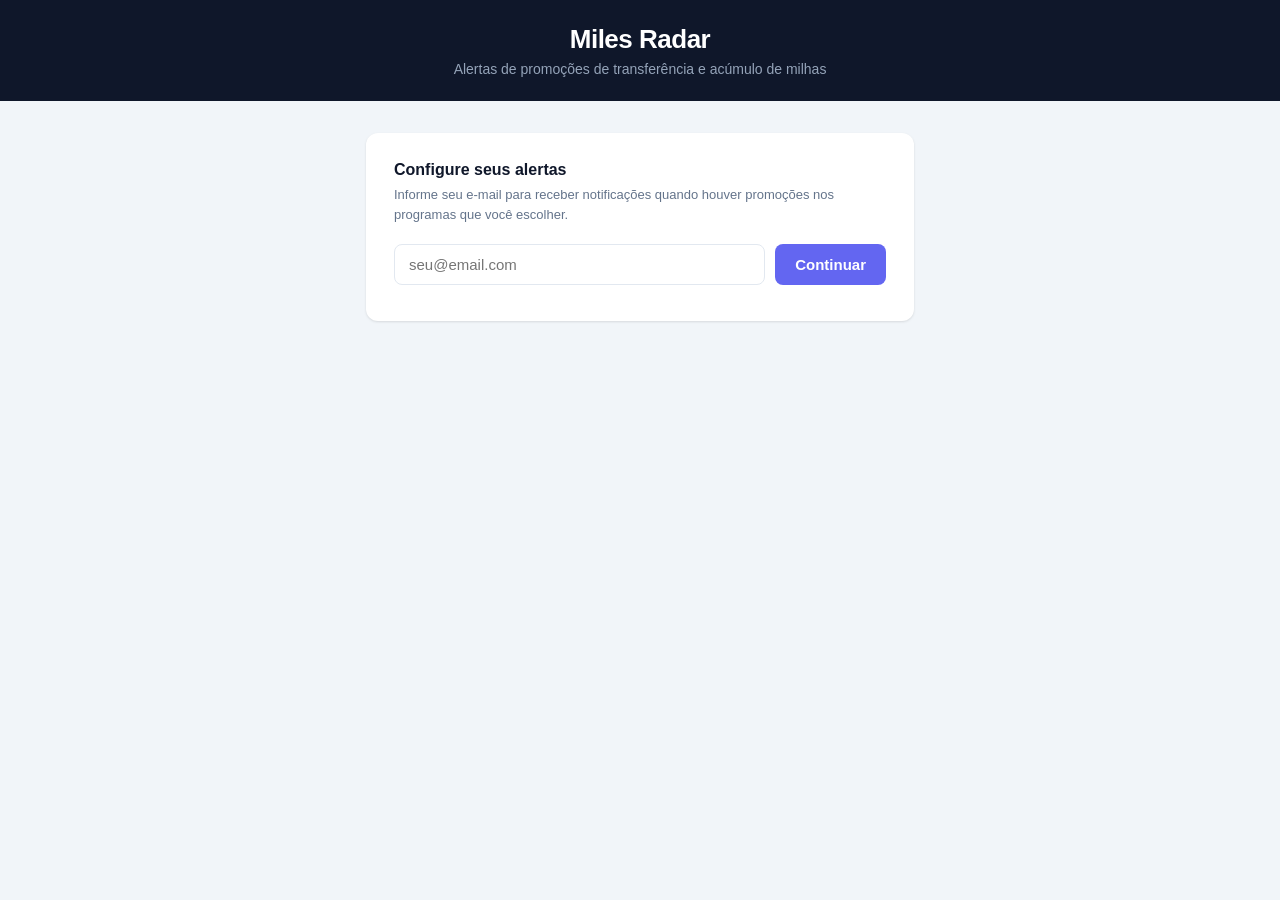
==== src/api/static/index.html @ 14dd4360 "feat: Miles Radar — monitoramento de promoções de milhas Pipeline completo: RSS/Google News/scraping" ====
<!DOCTYPE html>
<html lang="pt-BR">
<head>
  <meta charset="UTF-8">
  <meta name="viewport" content="width=device-width, initial-scale=1.0">
  <title>Miles Radar — Configurar Alertas</title>
  <style>
    *, *::before, *::after { box-sizing: border-box; margin: 0; padding: 0; }

    body {
      font-family: -apple-system, BlinkMacSystemFont, 'Segoe UI', Roboto, 'Helvetica Neue', sans-serif;
      background: #f1f5f9;
      color: #1e293b;
      min-height: 100vh;
    }

    header {
      background: #0f172a;
      color: white;
      padding: 1.5rem 1rem;
      text-align: center;
    }

    header h1 {
      font-size: 1.625rem;
      font-weight: 700;
      letter-spacing: -0.5px;
    }

    header p {
      color: #94a3b8;
      margin-top: 0.375rem;
      font-size: 0.875rem;
    }

    .container {
      max-width: 580px;
      margin: 2rem auto;
      padding: 0 1rem 3rem;
    }

    .card {
      background: white;
      border-radius: 12px;
      padding: 1.75rem;
      box-shadow: 0 1px 3px rgba(0,0,0,0.08), 0 1px 2px rgba(0,0,0,0.04);
      margin-bottom: 1.25rem;
    }

    .card h2 {
      font-size: 1rem;
      font-weight: 700;
      color: #0f172a;
      margin-bottom: 0.375rem;
    }

    .card .desc {
      font-size: 0.8125rem;
      color: #64748b;
      margin-bottom: 1.25rem;
      line-height: 1.5;
    }

    /* ── Email step ── */
    #step-email { display: block; }
    #step-prefs { display: none; }

    .email-row {
      display: flex;
      gap: 0.625rem;
    }

    .email-row input[type="email"] {
      flex: 1;
      padding: 0.6875rem 0.875rem;
      border: 1.5px solid #e2e8f0;
      border-radius: 8px;
      font-size: 0.9375rem;
      color: #1e293b;
      transition: border-color 0.15s;
      outline: none;
    }

    .email-row input[type="email"]:focus {
      border-color: #6366f1;
    }

    /* ── Buttons ── */
    .btn {
      display: inline-flex;
      align-items: center;
      justify-content: center;
      gap: 0.375rem;
      padding: 0.6875rem 1.25rem;
      border: none;
      border-radius: 8px;
      font-size: 0.9375rem;
      font-weight: 600;
      cursor: pointer;
      transition: opacity 0.15s, transform 0.1s;
      white-space: nowrap;
    }

    .btn:active { transform: scale(0.97); }
    .btn:disabled { opacity: 0.5; cursor: not-allowed; transform: none; }

    .btn-primary { background: #6366f1; color: white; }
    .btn-primary:hover:not(:disabled) { background: #4f46e5; }

    .btn-save {
      background: #10b981;
      color: white;
      width: 100%;
      padding: 0.875rem;
      font-size: 1rem;
      margin-top: 0.25rem;
    }

    .btn-save:hover:not(:disabled) { background: #059669; }

    .btn-sm {
      padding: 0.5rem 0.875rem;
      font-size: 0.875rem;
    }

    /* ── User bar ── */
    .user-bar {
      display: flex;
      align-items: center;
      justify-content: space-between;
      gap: 0.75rem;
      padding: 0.75rem 1rem;
      background: #eef2ff;
      border: 1px solid #c7d2fe;
      border-radius: 10px;
      margin-bottom: 1.25rem;
    }

    .user-bar .email-text {
      font-size: 0.875rem;
      color: #4338ca;
      font-weight: 500;
      word-break: break-all;
    }

    .btn-link {
      background: none;
      border: none;
      color: #6366f1;
      font-size: 0.8125rem;
      font-weight: 600;
      cursor: pointer;
      white-space: nowrap;
      padding: 0;
      text-decoration: underline;
    }

    /* ── Programs grid ── */
    .programs-grid {
      display: grid;
      grid-template-columns: repeat(3, 1fr);
      gap: 0.625rem;
    }

    .prog-chip {
      display: flex;
      align-items: center;
      gap: 0.5rem;
      padding: 0.625rem 0.75rem;
      border: 1.5px solid #e2e8f0;
      border-radius: 8px;
      cursor: pointer;
      user-select: none;
      transition: border-color 0.15s, background 0.15s;
      background: white;
    }

    .prog-chip:hover { border-color: #cbd5e1; }

    .prog-chip.selected {
      border-color: var(--prog-color);
      background: var(--prog-bg);
    }

    .prog-dot {
      width: 9px;
      height: 9px;
      border-radius: 50%;
      background: #cbd5e1;
      flex-shrink: 0;
      transition: background 0.15s;
    }

    .prog-chip.selected .prog-dot {
      background: var(--prog-color);
    }

    .prog-name {
      font-size: 0.8125rem;
      font-weight: 600;
      color: #475569;
      line-height: 1.2;
    }

    /* ── Transfer pairs ── */
    .pair-builder {
      display: flex;
      align-items: center;
      gap: 0.5rem;
      margin-bottom: 1rem;
    }

    .pair-builder select {
      flex: 1;
      min-width: 0;
      padding: 0.625rem 2rem 0.625rem 0.75rem;
      border: 1.5px solid #e2e8f0;
      border-radius: 8px;
      font-size: 0.875rem;
      color: #1e293b;
      background: white;
      cursor: pointer;
      appearance: none;
      background-image: url("data:image/svg+xml,%3Csvg xmlns='http://www.w3.org/2000/svg' width='14' height='14' viewBox='0 0 24 24' fill='none' stroke='%2394a3b8' stroke-width='2.5' stroke-linecap='round' stroke-linejoin='round'%3E%3Cpath d='M6 9l6 6 6-6'/%3E%3C/svg%3E");
      background-repeat: no-repeat;
      background-position: right 0.625rem center;
      outline: none;
      transition: border-color 0.15s;
    }

    .pair-builder select:focus { border-color: #6366f1; }

    .pair-arrow {
      color: #94a3b8;
      font-size: 1.125rem;
      flex-shrink: 0;
      font-weight: 700;
    }

    .pairs-list {
      display: flex;
      flex-wrap: wrap;
      gap: 0.5rem;
      min-height: 1px;
    }

    .pairs-empty {
      font-size: 0.8125rem;
      color: #94a3b8;
      font-style: italic;
    }

    .pair-tag {
      display: inline-flex;
      align-items: center;
      gap: 0.4rem;
      padding: 0.375rem 0.625rem 0.375rem 0.75rem;
      background: #f1f5f9;
      border: 1px solid #e2e8f0;
      border-radius: 20px;
      font-size: 0.8rem;
      font-weight: 600;
      color: #334155;
    }

    .pair-tag button {
      display: flex;
      align-items: center;
      justify-content: center;
      width: 18px;
      height: 18px;
      background: #cbd5e1;
      border: none;
      border-radius: 50%;
      color: #475569;
      cursor: pointer;
      font-size: 0.875rem;
      line-height: 1;
      padding: 0;
      transition: background 0.15s;
    }

    .pair-tag button:hover { background: #f87171; color: white; }

    /* ── Feedback messages ── */
    .msg {
      display: none;
      align-items: center;
      gap: 0.5rem;
      padding: 0.75rem 1rem;
      border-radius: 8px;
      font-size: 0.875rem;
      font-weight: 500;
      margin-top: 1rem;
    }

    .msg.show { display: flex; }

    .msg-success { background: #f0fdf4; border: 1px solid #86efac; color: #166534; }
    .msg-error   { background: #fef2f2; border: 1px solid #fca5a5; color: #991b1b; }

    .inline-error {
      font-size: 0.8125rem;
      color: #dc2626;
      margin-top: 0.5rem;
    }

    /* ── Spinner ── */
    .spinner {
      display: inline-block;
      width: 15px;
      height: 15px;
      border: 2px solid rgba(255,255,255,0.35);
      border-top-color: white;
      border-radius: 50%;
      animation: spin 0.65s linear infinite;
      flex-shrink: 0;
    }

    @keyframes spin { to { transform: rotate(360deg); } }

    /* ── Responsive ── */
    @media (max-width: 460px) {
      .programs-grid { grid-template-columns: repeat(2, 1fr); }
      .email-row { flex-direction: column; }
      .pair-builder { flex-wrap: wrap; }
      .pair-builder select { flex: 1 1 40%; }
    }
  </style>
</head>
<body>

<header>
  <h1>Miles Radar</h1>
  <p>Alertas de promoções de transferência e acúmulo de milhas</p>
</header>

<div class="container">

  <!-- ── Step 1: Email ── -->
  <div id="step-email" class="card">
    <h2>Configure seus alertas</h2>
    <p class="desc">
      Informe seu e-mail para receber notificações quando houver promoções nos
      programas que você escolher.
    </p>
    <div class="email-row">
      <input type="email" id="email-input" placeholder="seu@email.com" autocomplete="email">
      <button class="btn btn-primary" id="btn-continue" onclick="handleEmailSubmit()">
        Continuar
      </button>
    </div>
    <div id="email-error" class="inline-error"></div>
  </div>

  <!-- ── Step 2: Preferences ── -->
  <div id="step-prefs">

    <div class="user-bar">
      <span class="email-text" id="user-email-display"></span>
      <button class="btn-link" onclick="resetEmail()">Alterar e-mail</button>
    </div>

    <!-- Transfer pairs -->
    <div class="card">
      <h2>Pares de Transferência</h2>
      <p class="desc">
        Adicione os pares em que quer receber alertas de bônus de transferência.
        O par é <strong>ordenado</strong> — Smiles&nbsp;→&nbsp;Azul é diferente de Azul&nbsp;→&nbsp;Smiles.
      </p>

      <div class="pair-builder">
        <select id="pair-source" aria-label="Programa origem">
          <option value="">De…</option>
        </select>
        <span class="pair-arrow">→</span>
        <select id="pair-dest" aria-label="Programa destino">
          <option value="">Para…</option>
        </select>
        <button class="btn btn-primary btn-sm" onclick="addPair()" title="Adicionar par">
          + Adicionar
        </button>
      </div>

      <div id="pairs-list" class="pairs-list">
        <span class="pairs-empty">Nenhum par adicionado.</span>
      </div>
    </div>

    <!-- Accumulation programs -->
    <div class="card">
      <h2>Acúmulo de Pontos</h2>
      <p class="desc">
        Receba alertas de promoções de acúmulo (campanhas de cartão, compras com
        bônus) nesses programas.
      </p>
      <div class="programs-grid" id="accum-grid"></div>
    </div>

    <!-- Save -->
    <div class="card">
      <button class="btn btn-save" id="btn-save" onclick="savePreferences()">
        Salvar Preferências
      </button>
      <div id="save-success" class="msg msg-success">
        ✓ Preferências salvas! Você receberá alertas em até 1&nbsp;h de qualquer nova promoção.
      </div>
      <div id="save-error" class="msg msg-error"></div>
    </div>

  </div><!-- /step-prefs -->
</div><!-- /container -->

<script>
  const PROGRAMS = [
    { id: 'smiles', name: 'Smiles',      color: '#f97316', bg: '#fff7ed' },
    { id: 'latam',  name: 'LATAM Pass',  color: '#dc2626', bg: '#fef2f2' },
    { id: 'azul',   name: 'Azul',        color: '#2563eb', bg: '#eff6ff' },
    { id: 'livelo', name: 'Livelo',      color: '#7c3aed', bg: '#f5f3ff' },
    { id: 'esfera', name: 'Esfera',      color: '#0ea5e9', bg: '#f0f9ff' },
    { id: 'iupp',   name: 'Iupp',        color: '#16a34a', bg: '#f0fdf4' },
  ];

  let userId    = localStorage.getItem('milesRadarUserId');
  let userEmail = localStorage.getItem('milesRadarEmail');
  let selectedAccum  = new Set();
  let transferPairs  = [];

  /* ── Bootstrap ── */
  function init() {
    buildAccumGrid();
    buildPairSelects();

    if (userId && userEmail) {
      showPrefsStep(userEmail);
      loadPreferences();
    }
  }

  /* ── Build accumulation grid ── */
  function buildAccumGrid() {
    const grid = document.getElementById('accum-grid');
    PROGRAMS.forEach(p => {
      const chip = document.createElement('div');
      chip.className = 'prog-chip';
      chip.dataset.id = p.id;
      chip.style.setProperty('--prog-color', p.color);
      chip.style.setProperty('--prog-bg',    p.bg);
      chip.innerHTML = `<span class="prog-dot"></span><span class="prog-name">${p.name}</span>`;
      chip.addEventListener('click', () => toggleAccum(p.id, chip));
      grid.appendChild(chip);
    });
  }

  /* ── Build pair selects ── */
  function buildPairSelects() {
    const src = document.getElementById('pair-source');
    const dst = document.getElementById('pair-dest');
    PROGRAMS.forEach(p => {
      src.insertAdjacentHTML('beforeend', `<option value="${p.id}">${p.name}</option>`);
      dst.insertAdjacentHTML('beforeend', `<option value="${p.id}">${p.name}</option>`);
    });
  }

  /* ── Toggle accumulation chip ── */
  function toggleAccum(id, chip) {
    if (selectedAccum.has(id)) {
      selectedAccum.delete(id);
      chip.classList.remove('selected');
    } else {
      selectedAccum.add(id);
      chip.classList.add('selected');
    }
  }

  /* ── Add transfer pair ── */
  function addPair() {
    const src = document.getElementById('pair-source').value;
    const dst = document.getElementById('pair-dest').value;
    if (!src || !dst || src === dst) return;
    if (transferPairs.some(p => p.source === src && p.dest === dst)) return;
    transferPairs.push({ source: src, dest: dst });
    renderPairs();
  }

  /* ── Remove transfer pair ── */
  function removePair(idx) {
    transferPairs.splice(idx, 1);
    renderPairs();
  }

  /* ── Render pairs list ── */
  function renderPairs() {
    const list = document.getElementById('pairs-list');
    list.innerHTML = '';

    if (transferPairs.length === 0) {
      list.innerHTML = '<span class="pairs-empty">Nenhum par adicionado.</span>';
      return;
    }

    transferPairs.forEach((pair, idx) => {
      const srcName = PROGRAMS.find(p => p.id === pair.source)?.name ?? pair.source;
      const dstName = PROGRAMS.find(p => p.id === pair.dest)?.name   ?? pair.dest;
      const tag = document.createElement('div');
      tag.className = 'pair-tag';
      tag.innerHTML = `${srcName} → ${dstName}<button onclick="removePair(${idx})" title="Remover">×</button>`;
      list.appendChild(tag);
    });
  }

  /* ── Handle email submit ── */
  async function handleEmailSubmit() {
    const input   = document.getElementById('email-input');
    const errorEl = document.getElementById('email-error');
    const btn     = document.getElementById('btn-continue');
    const email   = input.value.trim().toLowerCase();

    errorEl.textContent = '';
    if (!email || !/^[^\s@]+@[^\s@]+\.[^\s@]+$/.test(email)) {
      errorEl.textContent = 'Digite um e-mail válido.';
      return;
    }

    btn.disabled = true;
    btn.innerHTML = '<span class="spinner"></span>';

    try {
      const res = await fetch('/preferences/register', {
        method:  'POST',
        headers: { 'Content-Type': 'application/json' },
        body:    JSON.stringify({ email }),
      });

      if (!res.ok) {
        const detail = await res.json().catch(() => ({}));
        throw new Error(detail?.detail ?? 'Erro desconhecido');
      }

      const data = await res.json();
      userId    = data.user_id;
      userEmail = email;
      localStorage.setItem('milesRadarUserId', data.user_id);
      localStorage.setItem('milesRadarEmail',  email);

      showPrefsStep(email);
      if (!data.is_new) loadPreferences();

    } catch (e) {
      errorEl.textContent = 'Erro ao conectar. Verifique sua conexão e tente novamente.';
      console.error(e);
    } finally {
      btn.disabled = false;
      btn.textContent = 'Continuar';
    }
  }

  /* ── Load existing preferences ── */
  async function loadPreferences() {
    try {
      const res = await fetch(`/preferences/${userId}`);
      if (!res.ok) return;

      const data = await res.json();

      transferPairs = (data.transfer_pairs ?? []).filter(p => p.source && p.dest);
      renderPairs();

      selectedAccum = new Set(data.accumulation_programs ?? []);
      document.querySelectorAll('#accum-grid .prog-chip').forEach(chip => {
        chip.classList.toggle('selected', selectedAccum.has(chip.dataset.id));
      });

    } catch (e) {
      console.error('Erro ao carregar preferências:', e);
    }
  }

  /* ── Save preferences ── */
  async function savePreferences() {
    const btn       = document.getElementById('btn-save');
    const successEl = document.getElementById('save-success');
    const errorEl   = document.getElementById('save-error');

    successEl.classList.remove('show');
    errorEl.classList.remove('show');
    btn.disabled = true;
    btn.innerHTML = '<span class="spinner"></span> Salvando…';

    const allPrograms = new Set([
      ...transferPairs.flatMap(p => [p.source, p.dest]),
      ...selectedAccum,
    ]);

    const payload = {
      monitored_programs:    [...allPrograms],
      transfer_pairs:        transferPairs,
      accumulation_programs: [...selectedAccum],
    };

    try {
      const res = await fetch(`/preferences/${userId}`, {
        method:  'PUT',
        headers: { 'Content-Type': 'application/json' },
        body:    JSON.stringify(payload),
      });

      if (!res.ok) {
        const detail = await res.json().catch(() => ({}));
        throw new Error(detail?.detail ?? 'Erro ao salvar');
      }

      successEl.classList.add('show');
      successEl.scrollIntoView({ behavior: 'smooth', block: 'nearest' });

    } catch (e) {
      errorEl.textContent = e.message ?? 'Erro ao salvar. Tente novamente.';
      errorEl.classList.add('show');
      console.error(e);
    } finally {
      btn.disabled = false;
      btn.textContent = 'Salvar Preferências';
    }
  }

  /* ── Show preferences step ── */
  function showPrefsStep(email) {
    document.getElementById('step-email').style.display = 'none';
    document.getElementById('step-prefs').style.display = 'block';
    document.getElementById('user-email-display').textContent = email;
  }

  /* ── Reset email (go back to step 1) ── */
  function resetEmail() {
    localStorage.removeItem('milesRadarUserId');
    localStorage.removeItem('milesRadarEmail');
    userId = null;
    userEmail = null;

    document.getElementById('step-email').style.display = 'block';
    document.getElementById('step-prefs').style.display = 'none';
    document.getElementById('email-input').value = '';
    document.getElementById('email-error').textContent = '';

    transferPairs = [];
    selectedAccum = new Set();
    renderPairs();
    document.querySelectorAll('.prog-chip').forEach(c => c.classList.remove('selected'));
    document.getElementById('save-success').classList.remove('show');
    document.getElementById('save-error').classList.remove('show');
  }

  /* ── Enter key on email input ── */
  document.getElementById('email-input').addEventListener('keydown', e => {
    if (e.key === 'Enter') handleEmailSubmit();
  });

  init();
</script>
</body>
</html>
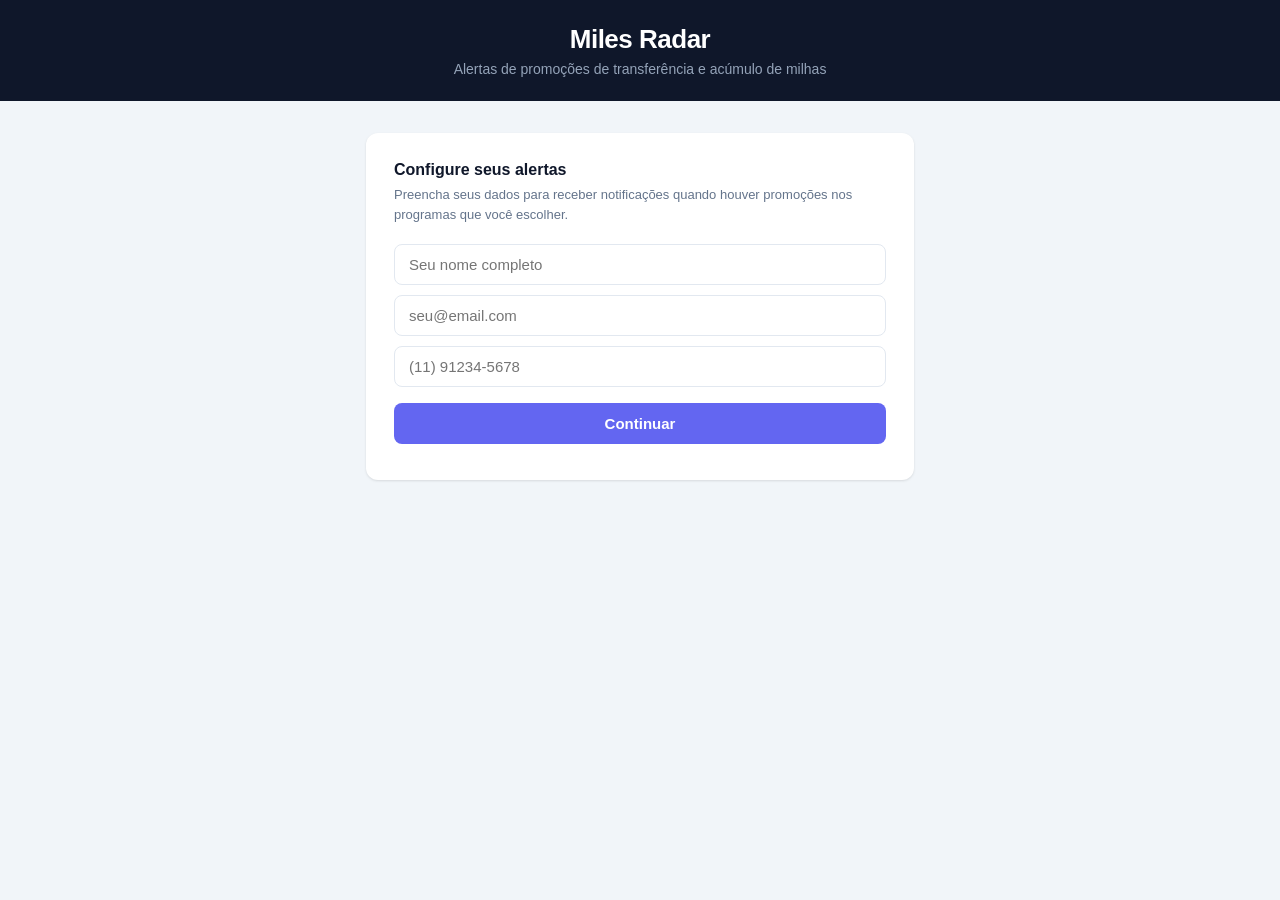
==== commit 58020874: "feat: cadastro com nome/telefone, token de descadastro e e-mail de confirmação - Adiciona campos nam" ====
--- a/src/api/static/index.html
+++ b/src/api/static/index.html
@@ -61,17 +61,19 @@
       line-height: 1.5;
     }
 
-    /* ── Email step ── */
+    /* ── Registration step ── */
     #step-email { display: block; }
     #step-prefs { display: none; }
 
-    .email-row {
+    .field-group {
       display: flex;
+      flex-direction: column;
       gap: 0.625rem;
-    }
-
-    .email-row input[type="email"] {
-      flex: 1;
+      margin-bottom: 0.75rem;
+    }
+
+    .field-group input {
+      width: 100%;
       padding: 0.6875rem 0.875rem;
       border: 1.5px solid #e2e8f0;
       border-radius: 8px;
@@ -81,7 +83,7 @@
       outline: none;
     }
 
-    .email-row input[type="email"]:focus {
+    .field-group input:focus {
       border-color: #6366f1;
     }
 
@@ -104,7 +106,7 @@
     .btn:active { transform: scale(0.97); }
     .btn:disabled { opacity: 0.5; cursor: not-allowed; transform: none; }
 
-    .btn-primary { background: #6366f1; color: white; }
+    .btn-primary { background: #6366f1; color: white; width: 100%; padding: 0.75rem; margin-top: 0.25rem; }
     .btn-primary:hover:not(:disabled) { background: #4f46e5; }
 
     .btn-save {
@@ -322,7 +324,6 @@
     /* ── Responsive ── */
     @media (max-width: 460px) {
       .programs-grid { grid-template-columns: repeat(2, 1fr); }
-      .email-row { flex-direction: column; }
       .pair-builder { flex-wrap: wrap; }
       .pair-builder select { flex: 1 1 40%; }
     }
@@ -337,19 +338,21 @@
 
 <div class="container">
 
-  <!-- ── Step 1: Email ── -->
+  <!-- ── Step 1: Cadastro ── -->
   <div id="step-email" class="card">
     <h2>Configure seus alertas</h2>
     <p class="desc">
-      Informe seu e-mail para receber notificações quando houver promoções nos
+      Preencha seus dados para receber notificações quando houver promoções nos
       programas que você escolher.
     </p>
-    <div class="email-row">
-      <input type="email" id="email-input" placeholder="seu@email.com" autocomplete="email">
-      <button class="btn btn-primary" id="btn-continue" onclick="handleEmailSubmit()">
-        Continuar
-      </button>
+    <div class="field-group">
+      <input type="text"  id="name-input"  placeholder="Seu nome completo" autocomplete="name">
+      <input type="email" id="email-input" placeholder="seu@email.com"     autocomplete="email">
+      <input type="tel"   id="phone-input" placeholder="(11) 91234-5678"   autocomplete="tel">
     </div>
+    <button class="btn btn-primary" id="btn-continue" onclick="handleRegisterSubmit()">
+      Continuar
+    </button>
     <div id="email-error" class="inline-error"></div>
   </div>
 
@@ -358,7 +361,7 @@
 
     <div class="user-bar">
       <span class="email-text" id="user-email-display"></span>
-      <button class="btn-link" onclick="resetEmail()">Alterar e-mail</button>
+      <button class="btn-link" onclick="resetEmail()">Alterar cadastro</button>
     </div>
 
     <!-- Transfer pairs -->
@@ -431,9 +434,20 @@
     buildAccumGrid();
     buildPairSelects();
 
+    // Suporta link do e-mail (?user_id=...) para abrir direto nas preferências
+    const params   = new URLSearchParams(window.location.search);
+    const uidParam = params.get('user_id');
+    if (uidParam) {
+      userId = uidParam;
+      localStorage.setItem('milesRadarUserId', uidParam);
+    }
+
     if (userId && userEmail) {
       showPrefsStep(userEmail);
       loadPreferences();
+    } else if (userId && !userEmail) {
+      // Veio do link de e-mail sem e-mail em localStorage — busca do servidor
+      loadAndShowPrefs();
     }
   }
 
@@ -509,16 +523,33 @@
     });
   }
 
-  /* ── Handle email submit ── */
-  async function handleEmailSubmit() {
-    const input   = document.getElementById('email-input');
-    const errorEl = document.getElementById('email-error');
-    const btn     = document.getElementById('btn-continue');
-    const email   = input.value.trim().toLowerCase();
+  /* ── Handle registration submit ── */
+  async function handleRegisterSubmit() {
+    const nameInput  = document.getElementById('name-input');
+    const emailInput = document.getElementById('email-input');
+    const phoneInput = document.getElementById('phone-input');
+    const errorEl    = document.getElementById('email-error');
+    const btn        = document.getElementById('btn-continue');
+
+    const name  = nameInput.value.trim();
+    const email = emailInput.value.trim().toLowerCase();
+    const phone = phoneInput.value.trim();
 
     errorEl.textContent = '';
+
+    if (!name) {
+      errorEl.textContent = 'Informe seu nome.';
+      nameInput.focus();
+      return;
+    }
     if (!email || !/^[^\s@]+@[^\s@]+\.[^\s@]+$/.test(email)) {
       errorEl.textContent = 'Digite um e-mail válido.';
+      emailInput.focus();
+      return;
+    }
+    if (!phone || phone.length < 7) {
+      errorEl.textContent = 'Informe um número de telefone válido.';
+      phoneInput.focus();
       return;
     }
 
@@ -529,7 +560,7 @@
       const res = await fetch('/preferences/register', {
         method:  'POST',
         headers: { 'Content-Type': 'application/json' },
-        body:    JSON.stringify({ email }),
+        body:    JSON.stringify({ name, email, phone }),
       });
 
       if (!res.ok) {
@@ -547,11 +578,33 @@
       if (!data.is_new) loadPreferences();
 
     } catch (e) {
-      errorEl.textContent = 'Erro ao conectar. Verifique sua conexão e tente novamente.';
+      errorEl.textContent = e.message || 'Erro ao conectar. Verifique sua conexão e tente novamente.';
       console.error(e);
     } finally {
       btn.disabled = false;
       btn.textContent = 'Continuar';
+    }
+  }
+
+  /* ── Load preferences from server and show step 2 (used from email link) ── */
+  async function loadAndShowPrefs() {
+    try {
+      const res = await fetch(`/preferences/${userId}`);
+      if (!res.ok) {
+        // user_id inválido ou removido — volta para step 1
+        userId = null;
+        localStorage.removeItem('milesRadarUserId');
+        return;
+      }
+      const data = await res.json();
+      if (data.email) {
+        userEmail = data.email;
+        localStorage.setItem('milesRadarEmail', data.email);
+      }
+      showPrefsStep(data.email || userId);
+      loadPreferences();
+    } catch (e) {
+      console.error('Erro ao carregar perfil:', e);
     }
   }
 
@@ -630,7 +683,7 @@
     document.getElementById('user-email-display').textContent = email;
   }
 
-  /* ── Reset email (go back to step 1) ── */
+  /* ── Reset (go back to step 1) ── */
   function resetEmail() {
     localStorage.removeItem('milesRadarUserId');
     localStorage.removeItem('milesRadarEmail');
@@ -639,7 +692,9 @@
 
     document.getElementById('step-email').style.display = 'block';
     document.getElementById('step-prefs').style.display = 'none';
+    document.getElementById('name-input').value  = '';
     document.getElementById('email-input').value = '';
+    document.getElementById('phone-input').value = '';
     document.getElementById('email-error').textContent = '';
 
     transferPairs = [];
@@ -650,9 +705,12 @@
     document.getElementById('save-error').classList.remove('show');
   }
 
-  /* ── Enter key on email input ── */
+  /* ── Enter key on last field triggers submit ── */
+  document.getElementById('phone-input').addEventListener('keydown', e => {
+    if (e.key === 'Enter') handleRegisterSubmit();
+  });
   document.getElementById('email-input').addEventListener('keydown', e => {
-    if (e.key === 'Enter') handleEmailSubmit();
+    if (e.key === 'Enter') handleRegisterSubmit();
   });
 
   init();
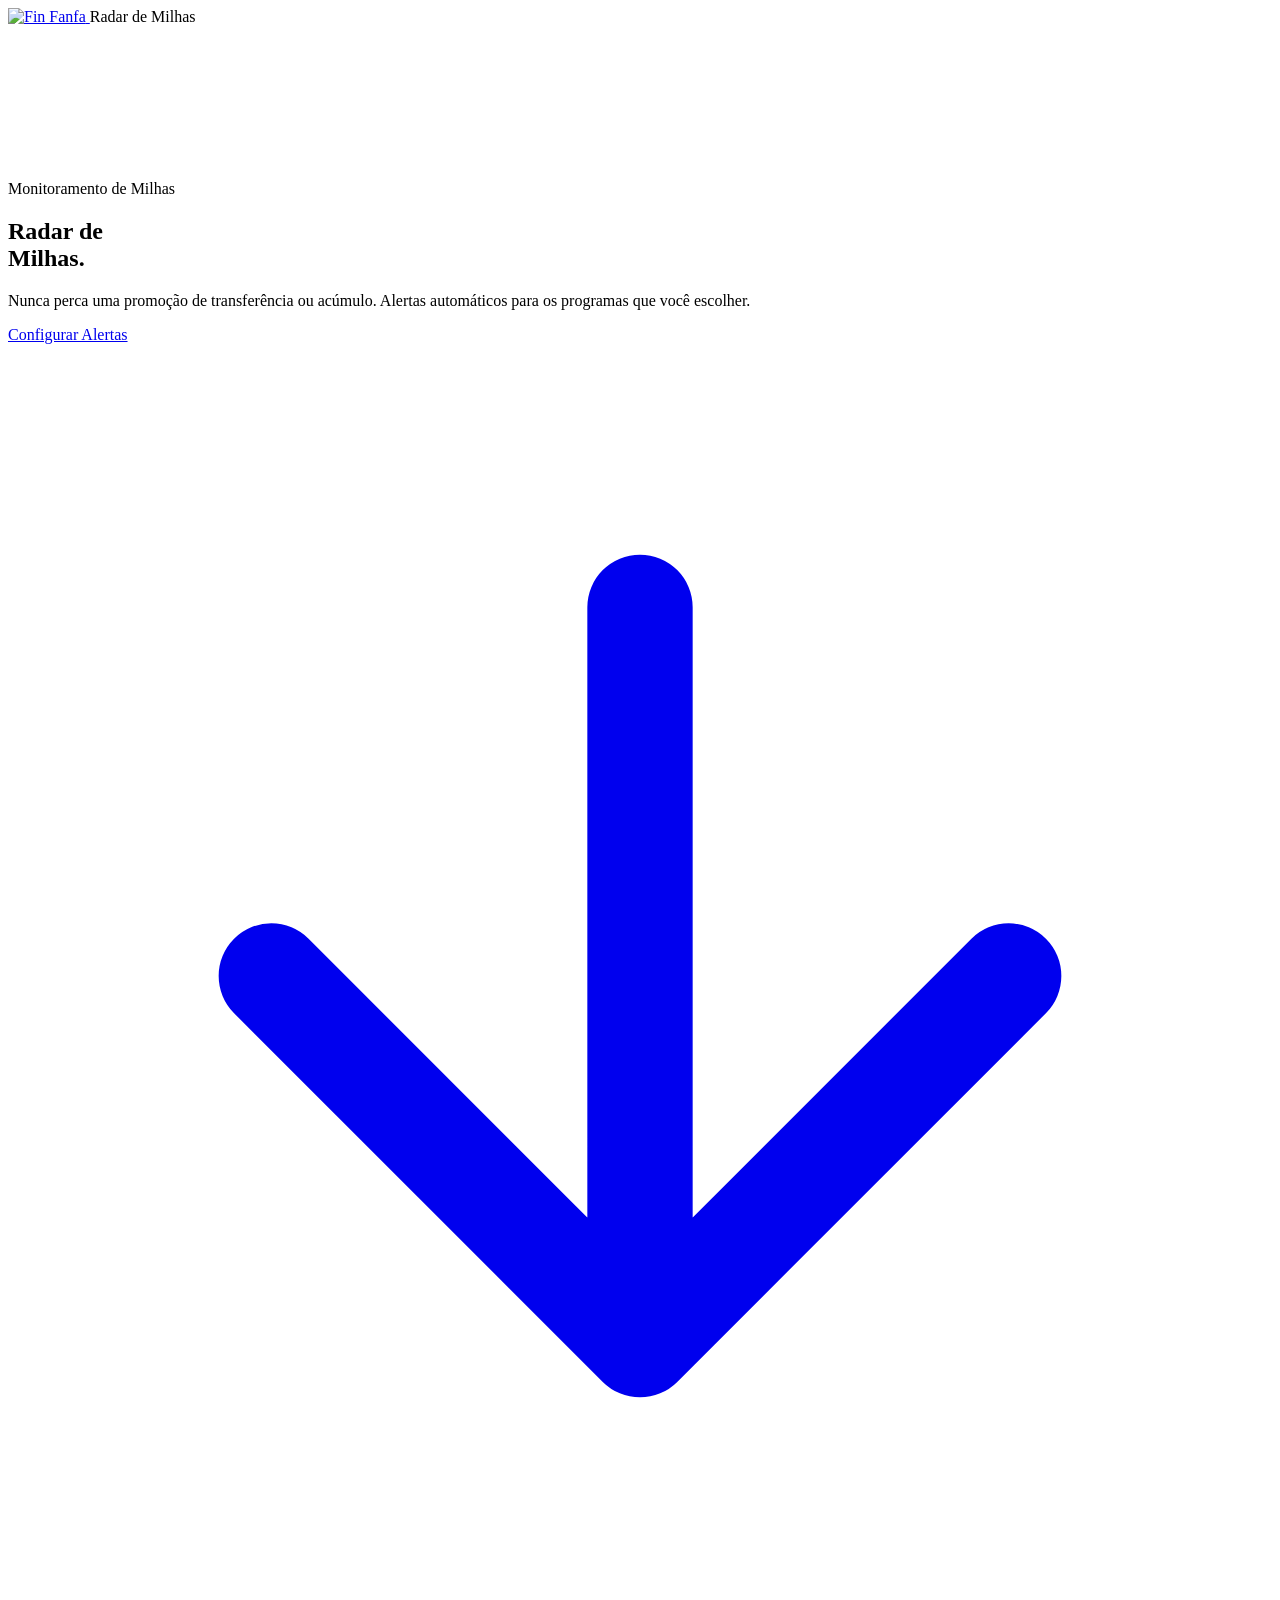
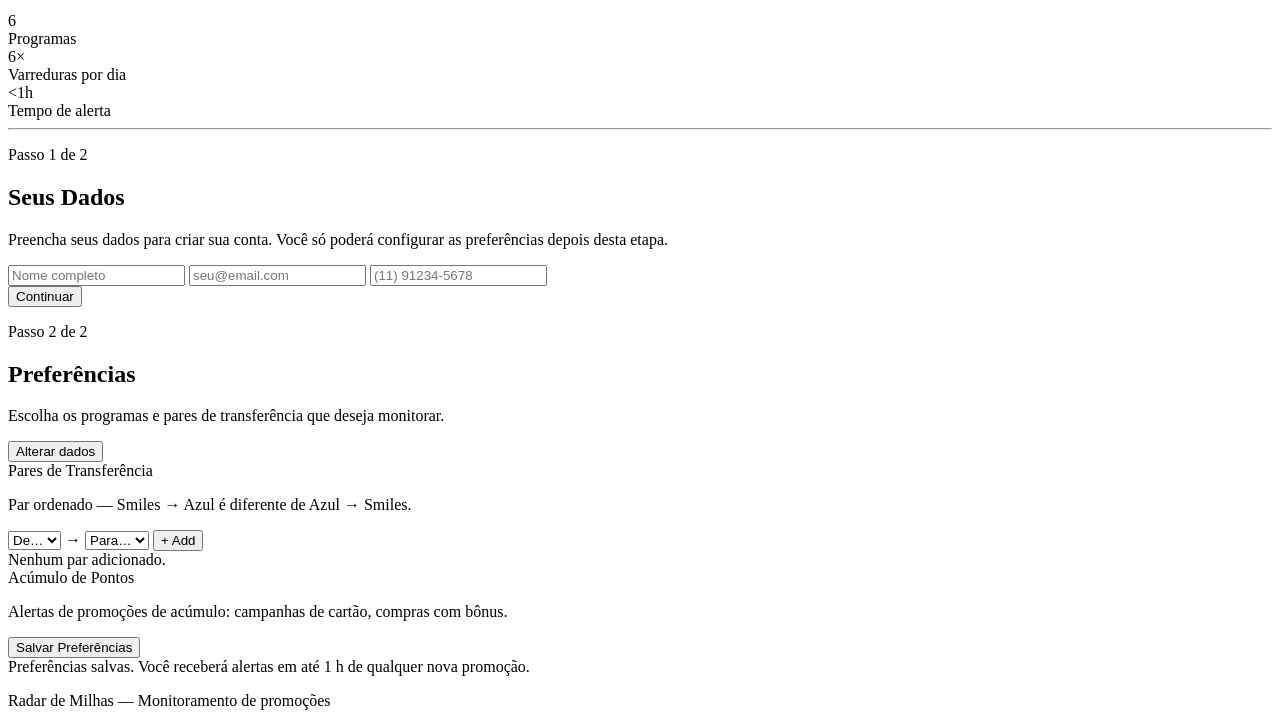
==== commit a1e9eb91: "feat: redesign frontend e reforça validações de pares/programas - Frontend completamente redesenhado" ====
--- a/src/api/static/index.html
+++ b/src/api/static/index.html
@@ -3,373 +3,127 @@
 <head>
   <meta charset="UTF-8">
   <meta name="viewport" content="width=device-width, initial-scale=1.0">
-  <title>Miles Radar — Configurar Alertas</title>
-  <style>
-    *, *::before, *::after { box-sizing: border-box; margin: 0; padding: 0; }
-
-    body {
-      font-family: -apple-system, BlinkMacSystemFont, 'Segoe UI', Roboto, 'Helvetica Neue', sans-serif;
-      background: #f1f5f9;
-      color: #1e293b;
-      min-height: 100vh;
-    }
-
-    header {
-      background: #0f172a;
-      color: white;
-      padding: 1.5rem 1rem;
-      text-align: center;
-    }
-
-    header h1 {
-      font-size: 1.625rem;
-      font-weight: 700;
-      letter-spacing: -0.5px;
-    }
-
-    header p {
-      color: #94a3b8;
-      margin-top: 0.375rem;
-      font-size: 0.875rem;
-    }
-
-    .container {
-      max-width: 580px;
-      margin: 2rem auto;
-      padding: 0 1rem 3rem;
-    }
-
-    .card {
-      background: white;
-      border-radius: 12px;
-      padding: 1.75rem;
-      box-shadow: 0 1px 3px rgba(0,0,0,0.08), 0 1px 2px rgba(0,0,0,0.04);
-      margin-bottom: 1.25rem;
-    }
-
-    .card h2 {
-      font-size: 1rem;
-      font-weight: 700;
-      color: #0f172a;
-      margin-bottom: 0.375rem;
-    }
-
-    .card .desc {
-      font-size: 0.8125rem;
-      color: #64748b;
-      margin-bottom: 1.25rem;
-      line-height: 1.5;
-    }
-
-    /* ── Registration step ── */
-    #step-email { display: block; }
-    #step-prefs { display: none; }
-
-    .field-group {
-      display: flex;
-      flex-direction: column;
-      gap: 0.625rem;
-      margin-bottom: 0.75rem;
-    }
-
-    .field-group input {
-      width: 100%;
-      padding: 0.6875rem 0.875rem;
-      border: 1.5px solid #e2e8f0;
-      border-radius: 8px;
-      font-size: 0.9375rem;
-      color: #1e293b;
-      transition: border-color 0.15s;
-      outline: none;
-    }
-
-    .field-group input:focus {
-      border-color: #6366f1;
-    }
-
-    /* ── Buttons ── */
-    .btn {
-      display: inline-flex;
-      align-items: center;
-      justify-content: center;
-      gap: 0.375rem;
-      padding: 0.6875rem 1.25rem;
-      border: none;
-      border-radius: 8px;
-      font-size: 0.9375rem;
-      font-weight: 600;
-      cursor: pointer;
-      transition: opacity 0.15s, transform 0.1s;
-      white-space: nowrap;
-    }
-
-    .btn:active { transform: scale(0.97); }
-    .btn:disabled { opacity: 0.5; cursor: not-allowed; transform: none; }
-
-    .btn-primary { background: #6366f1; color: white; width: 100%; padding: 0.75rem; margin-top: 0.25rem; }
-    .btn-primary:hover:not(:disabled) { background: #4f46e5; }
-
-    .btn-save {
-      background: #10b981;
-      color: white;
-      width: 100%;
-      padding: 0.875rem;
-      font-size: 1rem;
-      margin-top: 0.25rem;
-    }
-
-    .btn-save:hover:not(:disabled) { background: #059669; }
-
-    .btn-sm {
-      padding: 0.5rem 0.875rem;
-      font-size: 0.875rem;
-    }
-
-    /* ── User bar ── */
-    .user-bar {
-      display: flex;
-      align-items: center;
-      justify-content: space-between;
-      gap: 0.75rem;
-      padding: 0.75rem 1rem;
-      background: #eef2ff;
-      border: 1px solid #c7d2fe;
-      border-radius: 10px;
-      margin-bottom: 1.25rem;
-    }
-
-    .user-bar .email-text {
-      font-size: 0.875rem;
-      color: #4338ca;
-      font-weight: 500;
-      word-break: break-all;
-    }
-
-    .btn-link {
-      background: none;
-      border: none;
-      color: #6366f1;
-      font-size: 0.8125rem;
-      font-weight: 600;
-      cursor: pointer;
-      white-space: nowrap;
-      padding: 0;
-      text-decoration: underline;
-    }
-
-    /* ── Programs grid ── */
-    .programs-grid {
-      display: grid;
-      grid-template-columns: repeat(3, 1fr);
-      gap: 0.625rem;
-    }
-
-    .prog-chip {
-      display: flex;
-      align-items: center;
-      gap: 0.5rem;
-      padding: 0.625rem 0.75rem;
-      border: 1.5px solid #e2e8f0;
-      border-radius: 8px;
-      cursor: pointer;
-      user-select: none;
-      transition: border-color 0.15s, background 0.15s;
-      background: white;
-    }
-
-    .prog-chip:hover { border-color: #cbd5e1; }
-
-    .prog-chip.selected {
-      border-color: var(--prog-color);
-      background: var(--prog-bg);
-    }
-
-    .prog-dot {
-      width: 9px;
-      height: 9px;
-      border-radius: 50%;
-      background: #cbd5e1;
-      flex-shrink: 0;
-      transition: background 0.15s;
-    }
-
-    .prog-chip.selected .prog-dot {
-      background: var(--prog-color);
-    }
-
-    .prog-name {
-      font-size: 0.8125rem;
-      font-weight: 600;
-      color: #475569;
-      line-height: 1.2;
-    }
-
-    /* ── Transfer pairs ── */
-    .pair-builder {
-      display: flex;
-      align-items: center;
-      gap: 0.5rem;
-      margin-bottom: 1rem;
-    }
-
-    .pair-builder select {
-      flex: 1;
-      min-width: 0;
-      padding: 0.625rem 2rem 0.625rem 0.75rem;
-      border: 1.5px solid #e2e8f0;
-      border-radius: 8px;
-      font-size: 0.875rem;
-      color: #1e293b;
-      background: white;
-      cursor: pointer;
-      appearance: none;
-      background-image: url("data:image/svg+xml,%3Csvg xmlns='http://www.w3.org/2000/svg' width='14' height='14' viewBox='0 0 24 24' fill='none' stroke='%2394a3b8' stroke-width='2.5' stroke-linecap='round' stroke-linejoin='round'%3E%3Cpath d='M6 9l6 6 6-6'/%3E%3C/svg%3E");
-      background-repeat: no-repeat;
-      background-position: right 0.625rem center;
-      outline: none;
-      transition: border-color 0.15s;
-    }
-
-    .pair-builder select:focus { border-color: #6366f1; }
-
-    .pair-arrow {
-      color: #94a3b8;
-      font-size: 1.125rem;
-      flex-shrink: 0;
-      font-weight: 700;
-    }
-
-    .pairs-list {
-      display: flex;
-      flex-wrap: wrap;
-      gap: 0.5rem;
-      min-height: 1px;
-    }
-
-    .pairs-empty {
-      font-size: 0.8125rem;
-      color: #94a3b8;
-      font-style: italic;
-    }
-
-    .pair-tag {
-      display: inline-flex;
-      align-items: center;
-      gap: 0.4rem;
-      padding: 0.375rem 0.625rem 0.375rem 0.75rem;
-      background: #f1f5f9;
-      border: 1px solid #e2e8f0;
-      border-radius: 20px;
-      font-size: 0.8rem;
-      font-weight: 600;
-      color: #334155;
-    }
-
-    .pair-tag button {
-      display: flex;
-      align-items: center;
-      justify-content: center;
-      width: 18px;
-      height: 18px;
-      background: #cbd5e1;
-      border: none;
-      border-radius: 50%;
-      color: #475569;
-      cursor: pointer;
-      font-size: 0.875rem;
-      line-height: 1;
-      padding: 0;
-      transition: background 0.15s;
-    }
-
-    .pair-tag button:hover { background: #f87171; color: white; }
-
-    /* ── Feedback messages ── */
-    .msg {
-      display: none;
-      align-items: center;
-      gap: 0.5rem;
-      padding: 0.75rem 1rem;
-      border-radius: 8px;
-      font-size: 0.875rem;
-      font-weight: 500;
-      margin-top: 1rem;
-    }
-
-    .msg.show { display: flex; }
-
-    .msg-success { background: #f0fdf4; border: 1px solid #86efac; color: #166534; }
-    .msg-error   { background: #fef2f2; border: 1px solid #fca5a5; color: #991b1b; }
-
-    .inline-error {
-      font-size: 0.8125rem;
-      color: #dc2626;
-      margin-top: 0.5rem;
-    }
-
-    /* ── Spinner ── */
-    .spinner {
-      display: inline-block;
-      width: 15px;
-      height: 15px;
-      border: 2px solid rgba(255,255,255,0.35);
-      border-top-color: white;
-      border-radius: 50%;
-      animation: spin 0.65s linear infinite;
-      flex-shrink: 0;
-    }
-
-    @keyframes spin { to { transform: rotate(360deg); } }
-
-    /* ── Responsive ── */
-    @media (max-width: 460px) {
-      .programs-grid { grid-template-columns: repeat(2, 1fr); }
-      .pair-builder { flex-wrap: wrap; }
-      .pair-builder select { flex: 1 1 40%; }
-    }
-  </style>
+  <title>Radar de Milhas — Alertas de Promoções</title>
+  <meta name="description" content="Monitoramento em tempo real de promoções de transferência e acúmulo de milhas nos programas brasileiros.">
+  <link rel="stylesheet" href="/static/css/tokens.css">
+  <link rel="stylesheet" href="/static/css/app.css">
 </head>
 <body>
 
-<header>
-  <h1>Miles Radar</h1>
-  <p>Alertas de promoções de transferência e acúmulo de milhas</p>
-</header>
+<!-- ═══════════════════════════════════════════
+     NAVBAR
+     ═══════════════════════════════════════════ -->
+<nav class="navbar" id="navbar">
+  <a href="/" class="navbar-brand">
+    <img src="/static/assets/images/accent-bars.png" alt="Fin Fanfa" class="navbar-logo">
+  </a>
+  <span class="navbar-tagline">Radar de Milhas</span>
+</nav>
 
-<div class="container">
+
+<!-- ═══════════════════════════════════════════
+     HERO
+     ═══════════════════════════════════════════ -->
+<section class="hero">
+
+  <!-- Vídeo de fundo (toca uma vez, muito suave) -->
+  <div class="hero-video-wrap" aria-hidden="true">
+    <video
+      class="hero-video"
+      src="/static/assets/videos/hero-bg.mp4"
+      autoplay
+      muted
+      playsinline
+      preload="auto"
+    ></video>
+    <div class="hero-video-overlay"></div>
+  </div>
+
+  <div class="hero-content">
+    <div class="hero-eyebrow">Monitoramento de Milhas</div>
+
+    <h1 class="hero-title">
+      Radar de<br><span>Milhas.</span>
+    </h1>
+
+    <p class="hero-subtitle">
+      Nunca perca uma promoção de transferência ou acúmulo.
+      Alertas automáticos para os programas que você escolher.
+    </p>
+
+    <a href="#form-anchor" class="hero-cta" onclick="scrollToForm(); return false;">
+      Configurar Alertas
+      <svg class="hero-cta-icon" xmlns="http://www.w3.org/2000/svg" viewBox="0 0 24 24" fill="none" stroke="currentColor" stroke-width="2" stroke-linecap="round" stroke-linejoin="round"><path d="M12 5v14M5 12l7 7 7-7"/></svg>
+    </a>
+
+    <div class="hero-stats">
+      <div class="hero-stat">
+        <div class="hero-stat-number">6</div>
+        <div class="hero-stat-label">Programas</div>
+      </div>
+      <div class="hero-stat">
+        <div class="hero-stat-number">6×</div>
+        <div class="hero-stat-label">Varreduras por dia</div>
+      </div>
+      <div class="hero-stat">
+        <div class="hero-stat-number">&lt;1h</div>
+        <div class="hero-stat-label">Tempo de alerta</div>
+      </div>
+    </div>
+  </div>
+</section>
+
+
+<hr class="section-divider">
+
+
+<!-- ═══════════════════════════════════════════
+     FORM SECTION
+     ═══════════════════════════════════════════ -->
+<div id="form-anchor"></div>
+<section class="form-section">
 
   <!-- ── Step 1: Cadastro ── -->
-  <div id="step-email" class="card">
-    <h2>Configure seus alertas</h2>
-    <p class="desc">
-      Preencha seus dados para receber notificações quando houver promoções nos
-      programas que você escolher.
+  <div id="step-email" class="reveal">
+    <p class="section-label">Passo 1 de 2</p>
+    <h2 class="section-title">Seus Dados</h2>
+    <p class="section-desc">
+      Preencha seus dados para criar sua conta.
+      Você só poderá configurar as preferências depois desta etapa.
     </p>
-    <div class="field-group">
-      <input type="text"  id="name-input"  placeholder="Seu nome completo" autocomplete="name">
-      <input type="email" id="email-input" placeholder="seu@email.com"     autocomplete="email">
-      <input type="tel"   id="phone-input" placeholder="(11) 91234-5678"   autocomplete="tel">
+
+    <div class="card">
+      <div class="field-group">
+        <input type="text"  id="name-input"  placeholder="Nome completo"     autocomplete="name">
+        <input type="email" id="email-input" placeholder="seu@email.com"      autocomplete="email">
+        <input type="tel"   id="phone-input" placeholder="(11) 91234-5678"    autocomplete="tel">
+      </div>
+      <button class="btn btn-primary" id="btn-continue" onclick="handleRegisterSubmit()">
+        Continuar
+      </button>
+      <div id="email-error" class="inline-error"></div>
     </div>
-    <button class="btn btn-primary" id="btn-continue" onclick="handleRegisterSubmit()">
-      Continuar
-    </button>
-    <div id="email-error" class="inline-error"></div>
   </div>
 
-  <!-- ── Step 2: Preferences ── -->
+  <!-- ── Step 2: Preferências (só aparece após cadastro) ── -->
   <div id="step-prefs">
 
+    <p class="section-label">Passo 2 de 2</p>
+    <h2 class="section-title">Preferências</h2>
+    <p class="section-desc">
+      Escolha os programas e pares de transferência que deseja monitorar.
+    </p>
+
     <div class="user-bar">
-      <span class="email-text" id="user-email-display"></span>
-      <button class="btn-link" onclick="resetEmail()">Alterar cadastro</button>
+      <span class="user-bar-email" id="user-email-display"></span>
+      <button class="btn-link" onclick="resetEmail()">Alterar dados</button>
     </div>
 
-    <!-- Transfer pairs -->
-    <div class="card">
-      <h2>Pares de Transferência</h2>
-      <p class="desc">
-        Adicione os pares em que quer receber alertas de bônus de transferência.
-        O par é <strong>ordenado</strong> — Smiles&nbsp;→&nbsp;Azul é diferente de Azul&nbsp;→&nbsp;Smiles.
+    <!-- Pares de Transferência -->
+    <div class="card reveal">
+      <div class="card-title">Pares de Transferência</div>
+      <p class="card-desc">
+        Par ordenado — Smiles&nbsp;→&nbsp;Azul é diferente de Azul&nbsp;→&nbsp;Smiles.
       </p>
 
       <div class="pair-builder">
@@ -380,9 +134,7 @@
         <select id="pair-dest" aria-label="Programa destino">
           <option value="">Para…</option>
         </select>
-        <button class="btn btn-primary btn-sm" onclick="addPair()" title="Adicionar par">
-          + Adicionar
-        </button>
+        <button class="btn btn-sm" onclick="addPair()">+ Add</button>
       </div>
 
       <div id="pairs-list" class="pairs-list">
@@ -390,330 +142,38 @@
       </div>
     </div>
 
-    <!-- Accumulation programs -->
-    <div class="card">
-      <h2>Acúmulo de Pontos</h2>
-      <p class="desc">
-        Receba alertas de promoções de acúmulo (campanhas de cartão, compras com
-        bônus) nesses programas.
+    <!-- Acúmulo de Pontos -->
+    <div class="card reveal">
+      <div class="card-title">Acúmulo de Pontos</div>
+      <p class="card-desc">
+        Alertas de promoções de acúmulo: campanhas de cartão, compras com bônus.
       </p>
       <div class="programs-grid" id="accum-grid"></div>
     </div>
 
-    <!-- Save -->
-    <div class="card">
+    <!-- Salvar -->
+    <div class="card reveal">
       <button class="btn btn-save" id="btn-save" onclick="savePreferences()">
         Salvar Preferências
       </button>
       <div id="save-success" class="msg msg-success">
-        ✓ Preferências salvas! Você receberá alertas em até 1&nbsp;h de qualquer nova promoção.
+        Preferências salvas. Você receberá alertas em até 1 h de qualquer nova promoção.
       </div>
       <div id="save-error" class="msg msg-error"></div>
     </div>
 
-  </div><!-- /step-prefs -->
-</div><!-- /container -->
+  </div>
+</section>
 
-<script>
-  const PROGRAMS = [
-    { id: 'smiles', name: 'Smiles',      color: '#f97316', bg: '#fff7ed' },
-    { id: 'latam',  name: 'LATAM Pass',  color: '#dc2626', bg: '#fef2f2' },
-    { id: 'azul',   name: 'Azul',        color: '#2563eb', bg: '#eff6ff' },
-    { id: 'livelo', name: 'Livelo',      color: '#7c3aed', bg: '#f5f3ff' },
-    { id: 'esfera', name: 'Esfera',      color: '#0ea5e9', bg: '#f0f9ff' },
-    { id: 'iupp',   name: 'Iupp',        color: '#16a34a', bg: '#f0fdf4' },
-  ];
 
-  let userId    = localStorage.getItem('milesRadarUserId');
-  let userEmail = localStorage.getItem('milesRadarEmail');
-  let selectedAccum  = new Set();
-  let transferPairs  = [];
+<!-- ═══════════════════════════════════════════
+     FOOTER
+     ═══════════════════════════════════════════ -->
+<footer class="site-footer">
+  <p>Radar de Milhas &mdash; Monitoramento de promoções</p>
+</footer>
 
-  /* ── Bootstrap ── */
-  function init() {
-    buildAccumGrid();
-    buildPairSelects();
 
-    // Suporta link do e-mail (?user_id=...) para abrir direto nas preferências
-    const params   = new URLSearchParams(window.location.search);
-    const uidParam = params.get('user_id');
-    if (uidParam) {
-      userId = uidParam;
-      localStorage.setItem('milesRadarUserId', uidParam);
-    }
-
-    if (userId && userEmail) {
-      showPrefsStep(userEmail);
-      loadPreferences();
-    } else if (userId && !userEmail) {
-      // Veio do link de e-mail sem e-mail em localStorage — busca do servidor
-      loadAndShowPrefs();
-    }
-  }
-
-  /* ── Build accumulation grid ── */
-  function buildAccumGrid() {
-    const grid = document.getElementById('accum-grid');
-    PROGRAMS.forEach(p => {
-      const chip = document.createElement('div');
-      chip.className = 'prog-chip';
-      chip.dataset.id = p.id;
-      chip.style.setProperty('--prog-color', p.color);
-      chip.style.setProperty('--prog-bg',    p.bg);
-      chip.innerHTML = `<span class="prog-dot"></span><span class="prog-name">${p.name}</span>`;
-      chip.addEventListener('click', () => toggleAccum(p.id, chip));
-      grid.appendChild(chip);
-    });
-  }
-
-  /* ── Build pair selects ── */
-  function buildPairSelects() {
-    const src = document.getElementById('pair-source');
-    const dst = document.getElementById('pair-dest');
-    PROGRAMS.forEach(p => {
-      src.insertAdjacentHTML('beforeend', `<option value="${p.id}">${p.name}</option>`);
-      dst.insertAdjacentHTML('beforeend', `<option value="${p.id}">${p.name}</option>`);
-    });
-  }
-
-  /* ── Toggle accumulation chip ── */
-  function toggleAccum(id, chip) {
-    if (selectedAccum.has(id)) {
-      selectedAccum.delete(id);
-      chip.classList.remove('selected');
-    } else {
-      selectedAccum.add(id);
-      chip.classList.add('selected');
-    }
-  }
-
-  /* ── Add transfer pair ── */
-  function addPair() {
-    const src = document.getElementById('pair-source').value;
-    const dst = document.getElementById('pair-dest').value;
-    if (!src || !dst || src === dst) return;
-    if (transferPairs.some(p => p.source === src && p.dest === dst)) return;
-    transferPairs.push({ source: src, dest: dst });
-    renderPairs();
-  }
-
-  /* ── Remove transfer pair ── */
-  function removePair(idx) {
-    transferPairs.splice(idx, 1);
-    renderPairs();
-  }
-
-  /* ── Render pairs list ── */
-  function renderPairs() {
-    const list = document.getElementById('pairs-list');
-    list.innerHTML = '';
-
-    if (transferPairs.length === 0) {
-      list.innerHTML = '<span class="pairs-empty">Nenhum par adicionado.</span>';
-      return;
-    }
-
-    transferPairs.forEach((pair, idx) => {
-      const srcName = PROGRAMS.find(p => p.id === pair.source)?.name ?? pair.source;
-      const dstName = PROGRAMS.find(p => p.id === pair.dest)?.name   ?? pair.dest;
-      const tag = document.createElement('div');
-      tag.className = 'pair-tag';
-      tag.innerHTML = `${srcName} → ${dstName}<button onclick="removePair(${idx})" title="Remover">×</button>`;
-      list.appendChild(tag);
-    });
-  }
-
-  /* ── Handle registration submit ── */
-  async function handleRegisterSubmit() {
-    const nameInput  = document.getElementById('name-input');
-    const emailInput = document.getElementById('email-input');
-    const phoneInput = document.getElementById('phone-input');
-    const errorEl    = document.getElementById('email-error');
-    const btn        = document.getElementById('btn-continue');
-
-    const name  = nameInput.value.trim();
-    const email = emailInput.value.trim().toLowerCase();
-    const phone = phoneInput.value.trim();
-
-    errorEl.textContent = '';
-
-    if (!name) {
-      errorEl.textContent = 'Informe seu nome.';
-      nameInput.focus();
-      return;
-    }
-    if (!email || !/^[^\s@]+@[^\s@]+\.[^\s@]+$/.test(email)) {
-      errorEl.textContent = 'Digite um e-mail válido.';
-      emailInput.focus();
-      return;
-    }
-    if (!phone || phone.length < 7) {
-      errorEl.textContent = 'Informe um número de telefone válido.';
-      phoneInput.focus();
-      return;
-    }
-
-    btn.disabled = true;
-    btn.innerHTML = '<span class="spinner"></span>';
-
-    try {
-      const res = await fetch('/preferences/register', {
-        method:  'POST',
-        headers: { 'Content-Type': 'application/json' },
-        body:    JSON.stringify({ name, email, phone }),
-      });
-
-      if (!res.ok) {
-        const detail = await res.json().catch(() => ({}));
-        throw new Error(detail?.detail ?? 'Erro desconhecido');
-      }
-
-      const data = await res.json();
-      userId    = data.user_id;
-      userEmail = email;
-      localStorage.setItem('milesRadarUserId', data.user_id);
-      localStorage.setItem('milesRadarEmail',  email);
-
-      showPrefsStep(email);
-      if (!data.is_new) loadPreferences();
-
-    } catch (e) {
-      errorEl.textContent = e.message || 'Erro ao conectar. Verifique sua conexão e tente novamente.';
-      console.error(e);
-    } finally {
-      btn.disabled = false;
-      btn.textContent = 'Continuar';
-    }
-  }
-
-  /* ── Load preferences from server and show step 2 (used from email link) ── */
-  async function loadAndShowPrefs() {
-    try {
-      const res = await fetch(`/preferences/${userId}`);
-      if (!res.ok) {
-        // user_id inválido ou removido — volta para step 1
-        userId = null;
-        localStorage.removeItem('milesRadarUserId');
-        return;
-      }
-      const data = await res.json();
-      if (data.email) {
-        userEmail = data.email;
-        localStorage.setItem('milesRadarEmail', data.email);
-      }
-      showPrefsStep(data.email || userId);
-      loadPreferences();
-    } catch (e) {
-      console.error('Erro ao carregar perfil:', e);
-    }
-  }
-
-  /* ── Load existing preferences ── */
-  async function loadPreferences() {
-    try {
-      const res = await fetch(`/preferences/${userId}`);
-      if (!res.ok) return;
-
-      const data = await res.json();
-
-      transferPairs = (data.transfer_pairs ?? []).filter(p => p.source && p.dest);
-      renderPairs();
-
-      selectedAccum = new Set(data.accumulation_programs ?? []);
-      document.querySelectorAll('#accum-grid .prog-chip').forEach(chip => {
-        chip.classList.toggle('selected', selectedAccum.has(chip.dataset.id));
-      });
-
-    } catch (e) {
-      console.error('Erro ao carregar preferências:', e);
-    }
-  }
-
-  /* ── Save preferences ── */
-  async function savePreferences() {
-    const btn       = document.getElementById('btn-save');
-    const successEl = document.getElementById('save-success');
-    const errorEl   = document.getElementById('save-error');
-
-    successEl.classList.remove('show');
-    errorEl.classList.remove('show');
-    btn.disabled = true;
-    btn.innerHTML = '<span class="spinner"></span> Salvando…';
-
-    const allPrograms = new Set([
-      ...transferPairs.flatMap(p => [p.source, p.dest]),
-      ...selectedAccum,
-    ]);
-
-    const payload = {
-      monitored_programs:    [...allPrograms],
-      transfer_pairs:        transferPairs,
-      accumulation_programs: [...selectedAccum],
-    };
-
-    try {
-      const res = await fetch(`/preferences/${userId}`, {
-        method:  'PUT',
-        headers: { 'Content-Type': 'application/json' },
-        body:    JSON.stringify(payload),
-      });
-
-      if (!res.ok) {
-        const detail = await res.json().catch(() => ({}));
-        throw new Error(detail?.detail ?? 'Erro ao salvar');
-      }
-
-      successEl.classList.add('show');
-      successEl.scrollIntoView({ behavior: 'smooth', block: 'nearest' });
-
-    } catch (e) {
-      errorEl.textContent = e.message ?? 'Erro ao salvar. Tente novamente.';
-      errorEl.classList.add('show');
-      console.error(e);
-    } finally {
-      btn.disabled = false;
-      btn.textContent = 'Salvar Preferências';
-    }
-  }
-
-  /* ── Show preferences step ── */
-  function showPrefsStep(email) {
-    document.getElementById('step-email').style.display = 'none';
-    document.getElementById('step-prefs').style.display = 'block';
-    document.getElementById('user-email-display').textContent = email;
-  }
-
-  /* ── Reset (go back to step 1) ── */
-  function resetEmail() {
-    localStorage.removeItem('milesRadarUserId');
-    localStorage.removeItem('milesRadarEmail');
-    userId = null;
-    userEmail = null;
-
-    document.getElementById('step-email').style.display = 'block';
-    document.getElementById('step-prefs').style.display = 'none';
-    document.getElementById('name-input').value  = '';
-    document.getElementById('email-input').value = '';
-    document.getElementById('phone-input').value = '';
-    document.getElementById('email-error').textContent = '';
-
-    transferPairs = [];
-    selectedAccum = new Set();
-    renderPairs();
-    document.querySelectorAll('.prog-chip').forEach(c => c.classList.remove('selected'));
-    document.getElementById('save-success').classList.remove('show');
-    document.getElementById('save-error').classList.remove('show');
-  }
-
-  /* ── Enter key on last field triggers submit ── */
-  document.getElementById('phone-input').addEventListener('keydown', e => {
-    if (e.key === 'Enter') handleRegisterSubmit();
-  });
-  document.getElementById('email-input').addEventListener('keydown', e => {
-    if (e.key === 'Enter') handleRegisterSubmit();
-  });
-
-  init();
-</script>
+<script src="/static/js/app.js"></script>
 </body>
 </html>
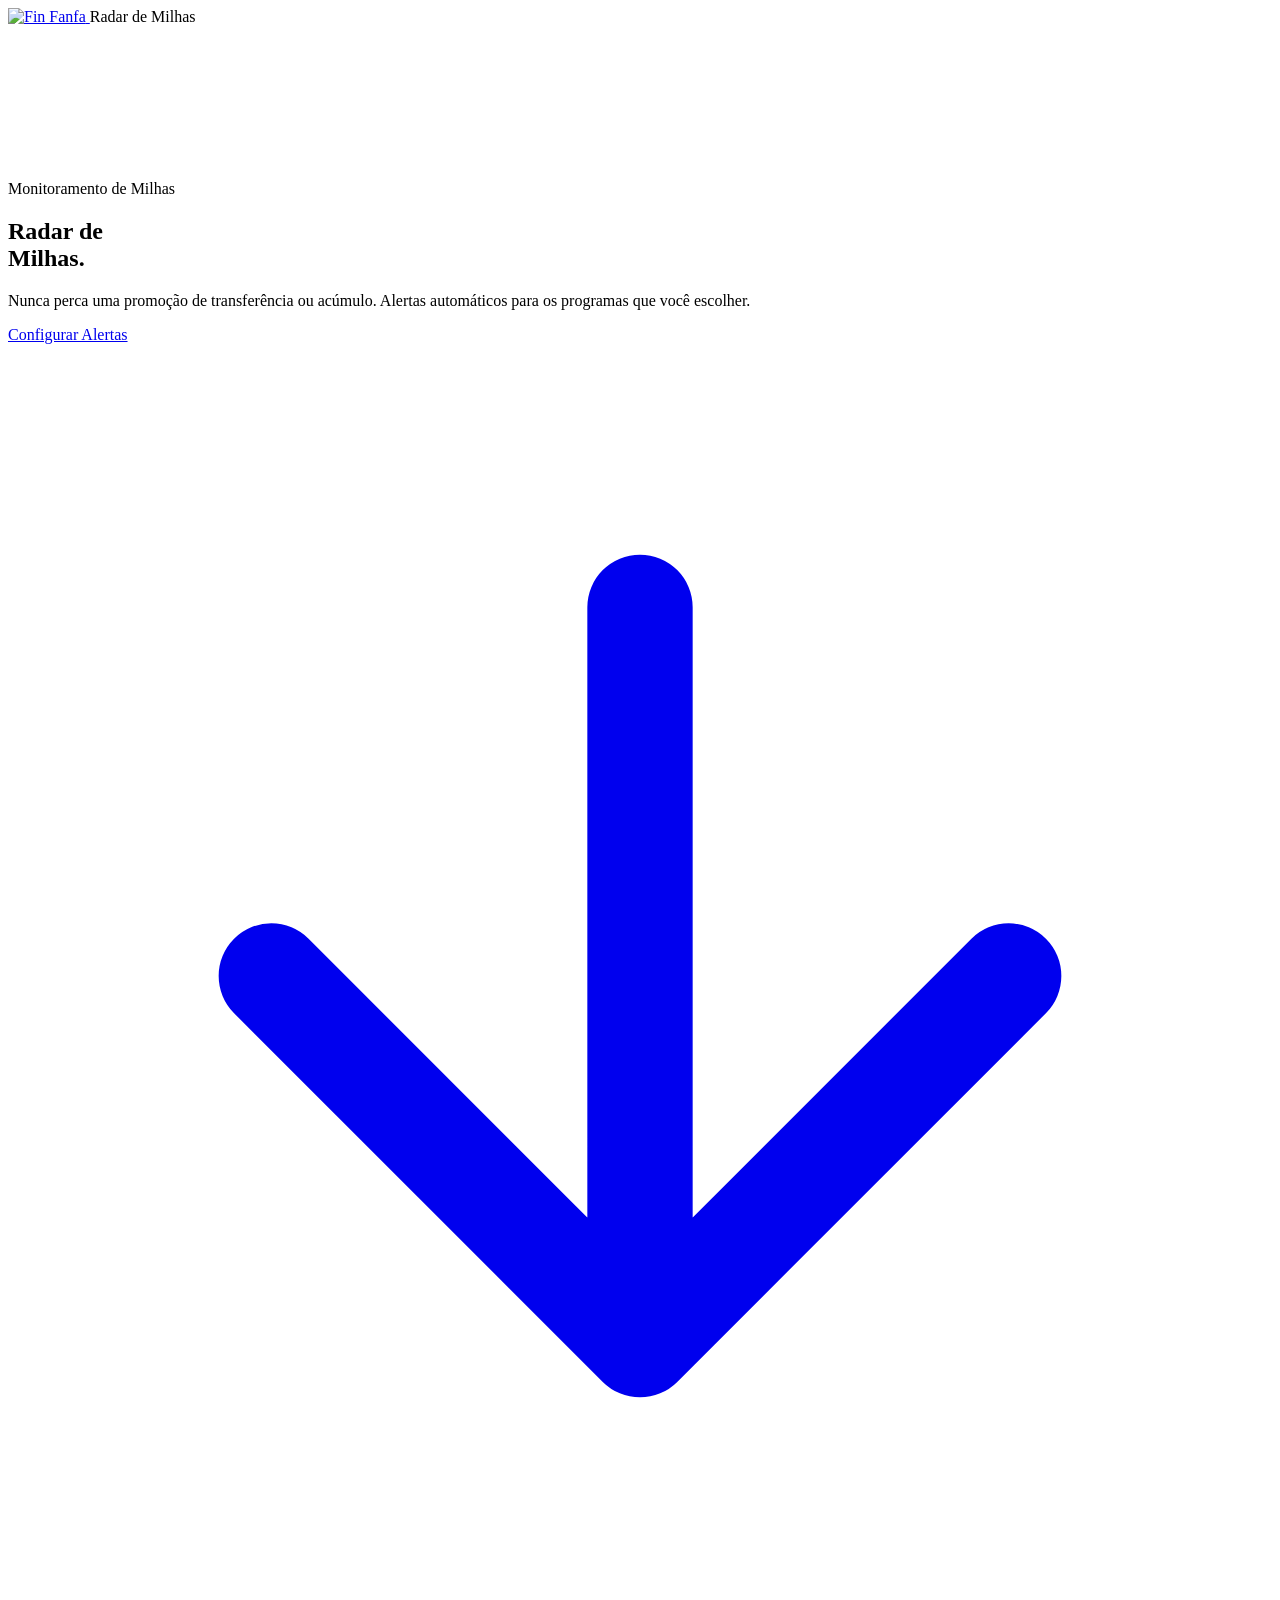
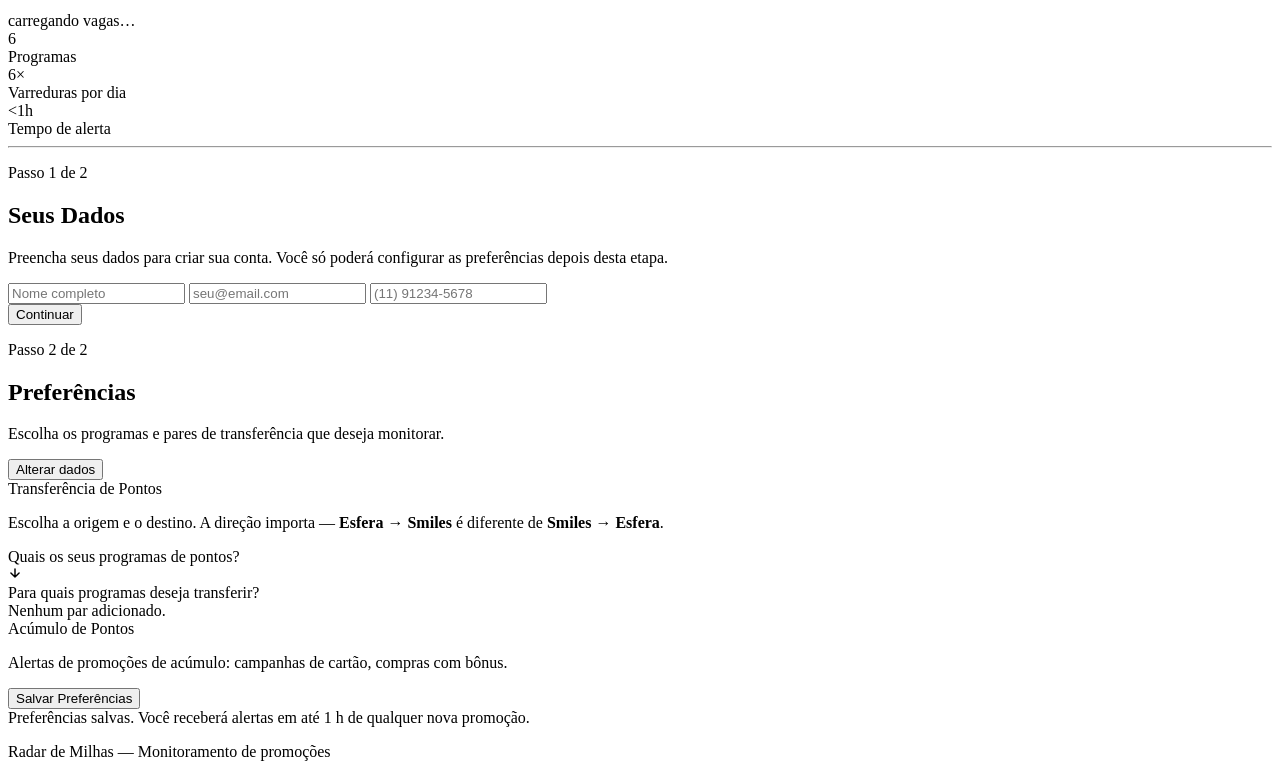
==== commit 80bd27bd: "feat: redesign email, renomeia para Radar de Milhas e adiciona contador de vagas Email: - Redesign c" ====
--- a/src/api/static/index.html
+++ b/src/api/static/index.html
@@ -5,8 +5,9 @@
   <meta name="viewport" content="width=device-width, initial-scale=1.0">
   <title>Radar de Milhas — Alertas de Promoções</title>
   <meta name="description" content="Monitoramento em tempo real de promoções de transferência e acúmulo de milhas nos programas brasileiros.">
-  <link rel="stylesheet" href="/static/css/tokens.css">
-  <link rel="stylesheet" href="/static/css/app.css">
+  <link rel="icon" type="image/png" href="/static/assets/images/logo-monogram.png">
+  <link rel="stylesheet" href="/static/css/tokens.css?v=3">
+  <link rel="stylesheet" href="/static/css/app.css?v=3">
 </head>
 <body>
 
@@ -56,6 +57,11 @@
       <svg class="hero-cta-icon" xmlns="http://www.w3.org/2000/svg" viewBox="0 0 24 24" fill="none" stroke="currentColor" stroke-width="2" stroke-linecap="round" stroke-linejoin="round"><path d="M12 5v14M5 12l7 7 7-7"/></svg>
     </a>
 
+    <div class="slots-badge" id="slots-badge" aria-live="polite">
+      <span class="slots-dot"></span>
+      <span id="slots-text">carregando vagas…</span>
+    </div>
+
     <div class="hero-stats">
       <div class="hero-stat">
         <div class="hero-stat-number">6</div>
@@ -119,22 +125,37 @@
       <button class="btn-link" onclick="resetEmail()">Alterar dados</button>
     </div>
 
-    <!-- Pares de Transferência -->
+    <!-- Transferências -->
     <div class="card reveal">
-      <div class="card-title">Pares de Transferência</div>
+      <div class="card-title">Transferência de Pontos</div>
       <p class="card-desc">
-        Par ordenado — Smiles&nbsp;→&nbsp;Azul é diferente de Azul&nbsp;→&nbsp;Smiles.
+        Escolha a origem e o destino. A direção importa — <strong>Esfera&nbsp;→&nbsp;Smiles</strong> é diferente de <strong>Smiles&nbsp;→&nbsp;Esfera</strong>.
       </p>
 
-      <div class="pair-builder">
-        <select id="pair-source" aria-label="Programa origem">
-          <option value="">De…</option>
-        </select>
-        <span class="pair-arrow">→</span>
-        <select id="pair-dest" aria-label="Programa destino">
-          <option value="">Para…</option>
-        </select>
-        <button class="btn btn-sm" onclick="addPair()">+ Add</button>
+      <div class="pair-wizard">
+        <div class="pair-wizard-block">
+          <div class="pair-wizard-label">Quais os seus programas de pontos?</div>
+          <div class="pair-chips" id="pair-src-chips"></div>
+        </div>
+
+        <div class="pair-wizard-divider" aria-hidden="true">
+          <span class="pair-div-line"></span>
+          <span class="pair-div-icon">
+            <svg xmlns="http://www.w3.org/2000/svg" width="14" height="14" viewBox="0 0 24 24" fill="none" stroke="currentColor" stroke-width="2.5" stroke-linecap="round" stroke-linejoin="round">
+              <path d="M12 5v14M5 12l7 7 7-7"/>
+            </svg>
+          </span>
+          <span class="pair-div-line"></span>
+        </div>
+
+        <div class="pair-wizard-block">
+          <div class="pair-wizard-label">Para quais programas deseja transferir?</div>
+          <div class="pair-chips" id="pair-dst-chips"></div>
+        </div>
+      </div>
+
+      <div id="pair-add-row" style="display:none;margin-bottom:16px">
+        <button class="btn btn-sm" id="btn-add-pair" onclick="addPair()">Adicionar pares</button>
       </div>
 
       <div id="pairs-list" class="pairs-list">
@@ -174,6 +195,6 @@
 </footer>
 
 
-<script src="/static/js/app.js"></script>
+<script src="/static/js/app.js?v=3"></script>
 </body>
 </html>
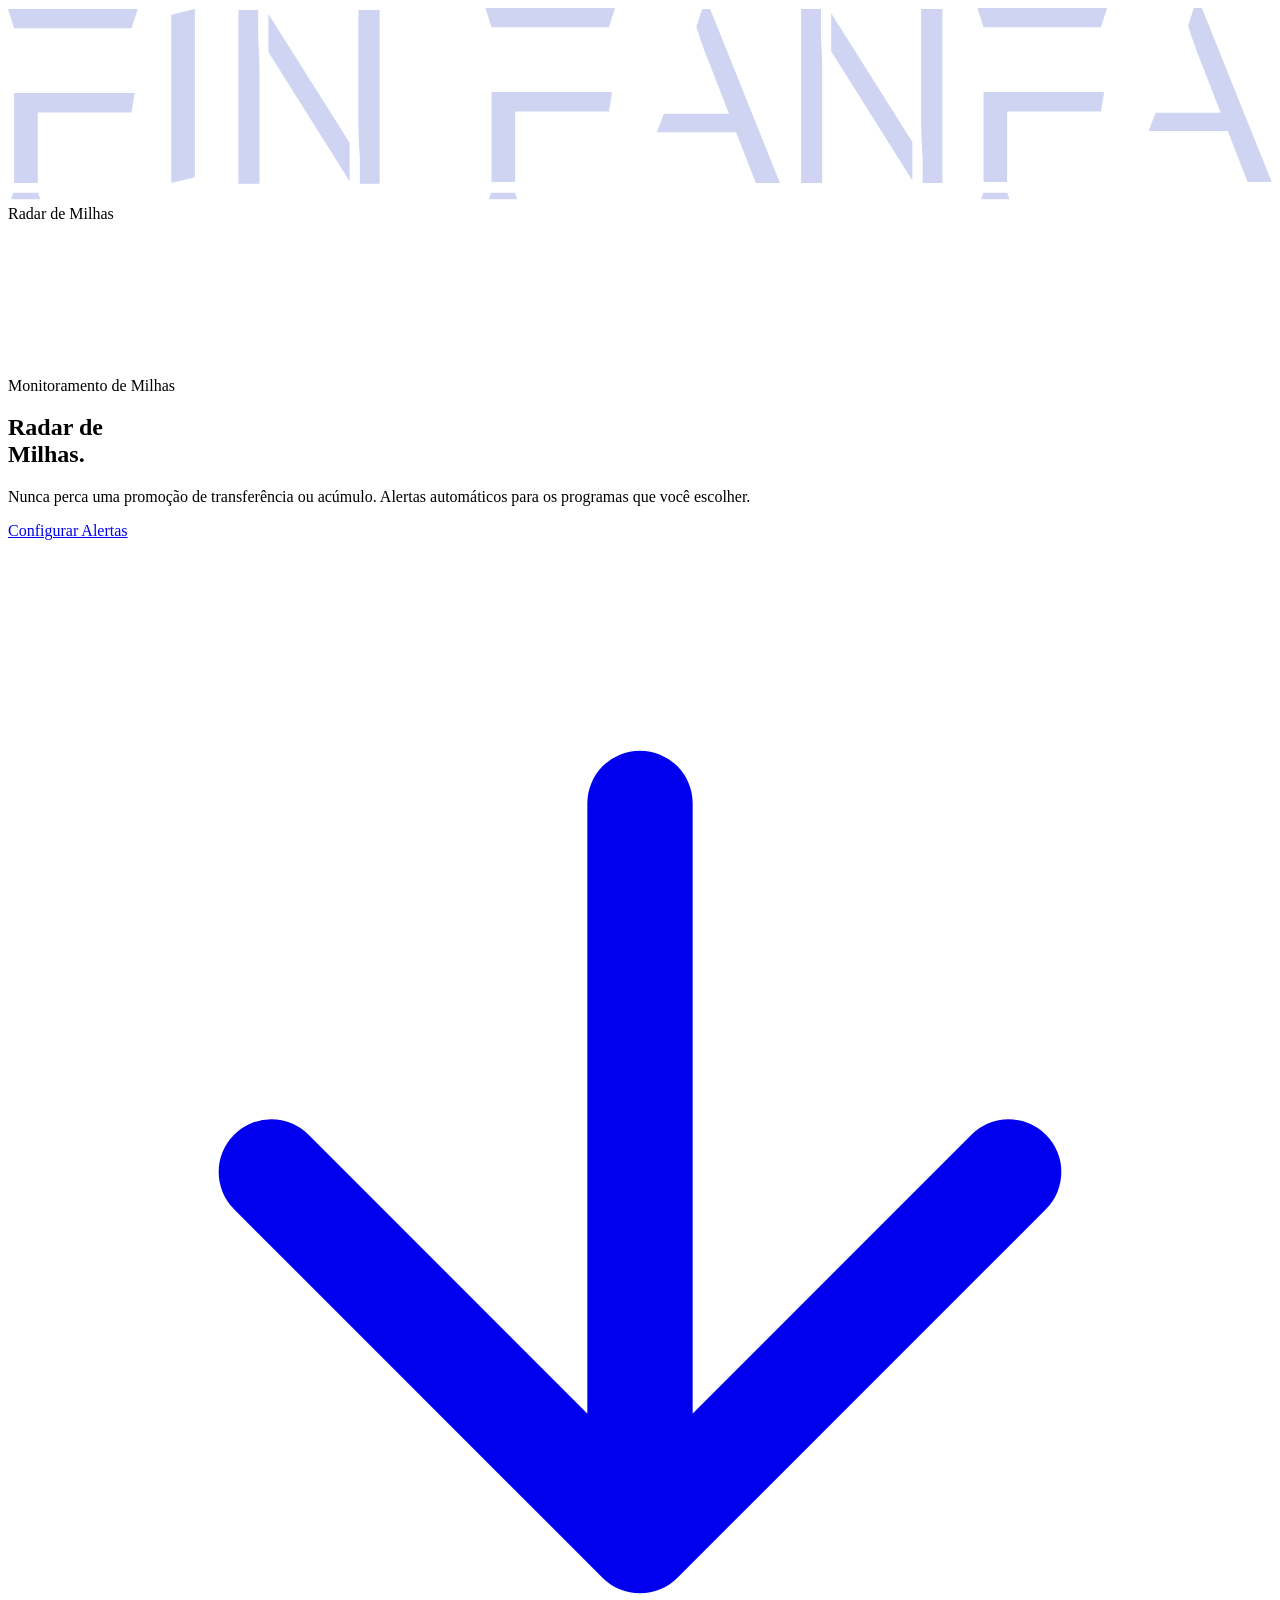
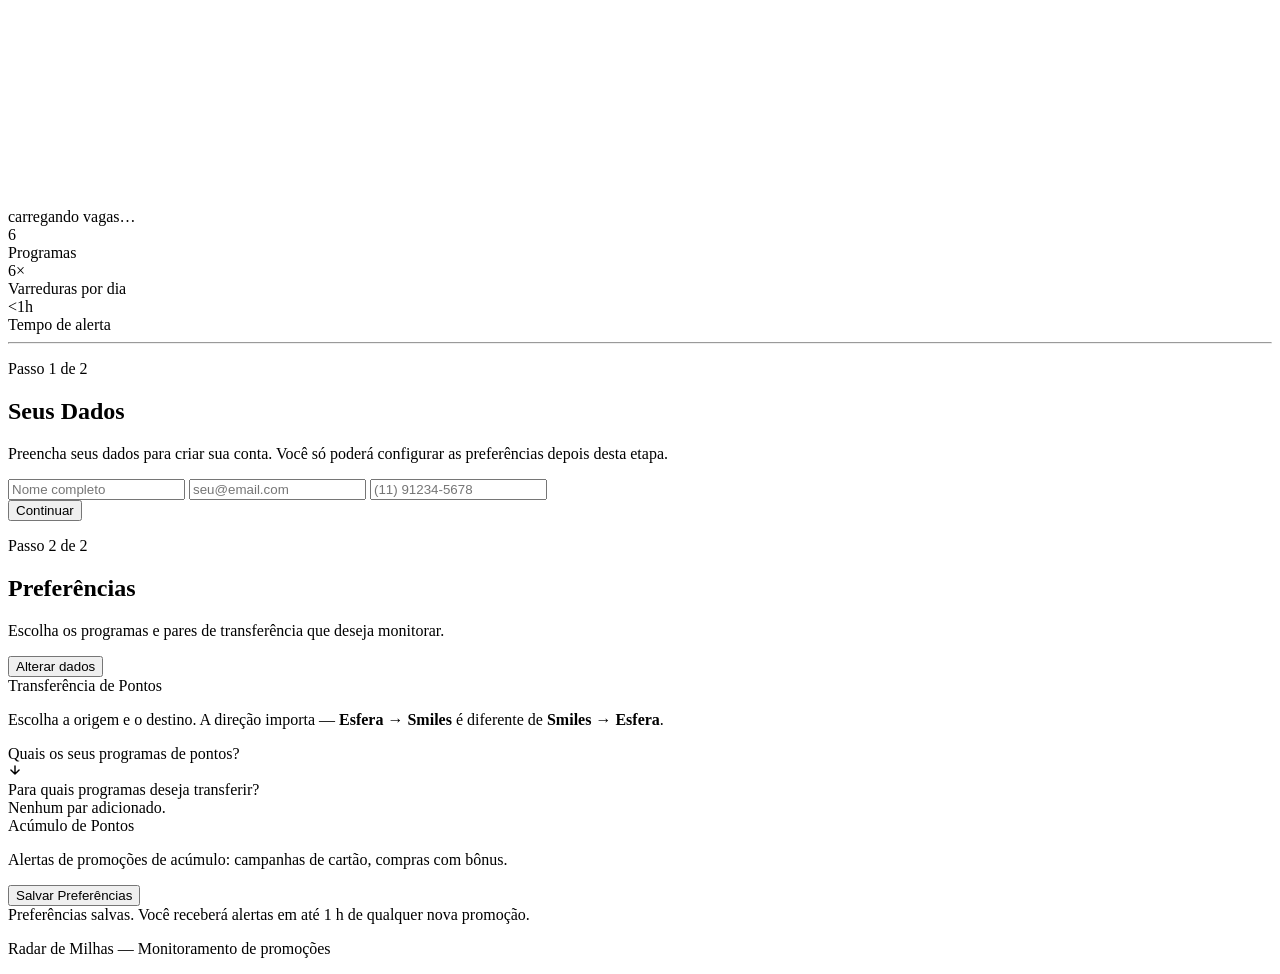
==== commit b6a60774: "feat: aplica Fin Fanfa Design System ao site e ao email - Redesenha tokens.css e app.css com paleta " ====
--- a/src/api/static/index.html
+++ b/src/api/static/index.html
@@ -5,9 +5,9 @@
   <meta name="viewport" content="width=device-width, initial-scale=1.0">
   <title>Radar de Milhas — Alertas de Promoções</title>
   <meta name="description" content="Monitoramento em tempo real de promoções de transferência e acúmulo de milhas nos programas brasileiros.">
-  <link rel="icon" type="image/png" href="/static/assets/images/logo-monogram.png">
-  <link rel="stylesheet" href="/static/css/tokens.css?v=3">
-  <link rel="stylesheet" href="/static/css/app.css?v=3">
+  <link rel="icon" type="image/svg+xml" href="/static/assets/images/logo-blue-and-white.svg">
+  <link rel="stylesheet" href="/static/css/tokens.css?v=4">
+  <link rel="stylesheet" href="/static/css/app.css?v=4">
 </head>
 <body>
 
@@ -16,7 +16,27 @@
      ═══════════════════════════════════════════ -->
 <nav class="navbar" id="navbar">
   <a href="/" class="navbar-brand">
-    <img src="/static/assets/images/accent-bars.png" alt="Fin Fanfa" class="navbar-logo">
+    <!-- Wordmark white — Fin Fanfa Design System -->
+    <svg class="navbar-wordmark" viewBox="0 0 650 99" fill="none" xmlns="http://www.w3.org/2000/svg" aria-label="Radar de Milhas">
+      <path d="M418.682 90V30.5859C418.682 27.793 418.597 25 418.428 22.207C418.258 19.4141 418.132 16.6211 418.047 13.8281V0.561523H407.891V90H418.682Z" fill="#CED4F2"/>
+      <path d="M469.59 59.2139C469.59 62.8955 469.844 68.9046 470.352 77.2412V90H480.508V0.561523H469.59V59.2139Z" fill="#CED4F2"/>
+      <path d="M423.312 2.6687V22.207L465.057 88.6453V68.8477L423.312 2.6687Z" fill="#CED4F2"/>
+      <path d="M129.291 90.4385V31.0244C129.291 28.2314 129.206 25.4385 129.037 22.6455C128.868 19.8525 128.741 17.0596 128.656 14.2666V1H118.5V90.4385H129.291Z" fill="#CED4F2"/>
+      <path d="M180.199 59.6523C180.199 63.334 180.453 69.3431 180.961 77.6797V90.4385H191.117V1H180.199V59.6523Z" fill="#CED4F2"/>
+      <path d="M133.921 3.10718V22.6455L175.666 89.0838V69.2862L133.921 3.10718Z" fill="#CED4F2"/>
+      <path d="M396.973 90L361.045 0.561523H356.919L355.459 5.13184L353.999 9.70215C354.972 12.9183 355.946 15.8805 356.919 18.5889C357.892 21.2972 358.675 23.3919 359.268 24.873L370.757 54.3896H337.305L333.623 63.8477H374.375L384.595 90H396.973Z" fill="#CED4F2"/>
+      <path d="M649.85 89.4385L613.922 0H609.796L608.336 4.57031L606.876 9.14062C607.849 12.3568 608.823 15.319 609.796 18.0273C610.769 20.7357 611.552 22.8304 612.145 24.3115L623.634 53.8281H590.182L586.5 63.2861H627.252L637.472 89.4385H649.85Z" fill="#CED4F2"/>
+      <path d="M96.0938 0.561523V87L83.9697 90V3.5L96.0938 0.561523Z" fill="#CED4F2"/>
+      <path d="M15.2881 90V53.7549H63.5L65.1807 43.7256H15.2881H3.16406V53.7549V90H15.2881Z" fill="#CED4F2"/>
+      <path d="M66.7041 0.561523H0L3.16406 10.4639H15.2881H63.5L66.7041 0.561523Z" fill="#CED4F2"/>
+      <path d="M260.788 89.4385V53.1934H309L310.681 43.1641H260.788H248.664V53.1934V89.4385H260.788Z" fill="#CED4F2"/>
+      <path d="M312.204 0H245.5L248.664 9.90234H260.788H309L312.204 0Z" fill="#CED4F2"/>
+      <path d="M513.788 89.4385V53.1934H562L563.681 43.1641H513.788H501.664V53.1934V89.4385H513.788Z" fill="#CED4F2"/>
+      <path d="M565.204 0H498.5L501.664 9.90234H513.788H562L565.204 0Z" fill="#CED4F2"/>
+      <path d="M16.6069 98.3701L1.61443 98.3613L2.68395 95.0192L15.5347 95.0268L16.6069 98.3701Z" fill="#CED4F2"/>
+      <path d="M261.81 98.3701L247.383 98.3605L248.412 95.0185L260.778 95.0267L261.81 98.3701Z" fill="#CED4F2"/>
+      <path d="M514.931 98.3701L500.505 98.3605L501.534 95.0185L513.899 95.0267L514.931 98.3701Z" fill="#CED4F2"/>
+    </svg>
   </a>
   <span class="navbar-tagline">Radar de Milhas</span>
 </nav>
@@ -27,15 +47,11 @@
      ═══════════════════════════════════════════ -->
 <section class="hero">
 
-  <!-- Vídeo de fundo (toca uma vez, muito suave) -->
   <div class="hero-video-wrap" aria-hidden="true">
     <video
       class="hero-video"
       src="/static/assets/videos/hero-bg.mp4"
-      autoplay
-      muted
-      playsinline
-      preload="auto"
+      autoplay muted playsinline preload="auto"
     ></video>
     <div class="hero-video-overlay"></div>
   </div>
@@ -100,9 +116,9 @@
 
     <div class="card">
       <div class="field-group">
-        <input type="text"  id="name-input"  placeholder="Nome completo"     autocomplete="name">
-        <input type="email" id="email-input" placeholder="seu@email.com"      autocomplete="email">
-        <input type="tel"   id="phone-input" placeholder="(11) 91234-5678"    autocomplete="tel">
+        <input type="text"  id="name-input"  placeholder="Nome completo"  autocomplete="name">
+        <input type="email" id="email-input" placeholder="seu@email.com"   autocomplete="email">
+        <input type="tel"   id="phone-input" placeholder="(11) 91234-5678" autocomplete="tel">
       </div>
       <button class="btn btn-primary" id="btn-continue" onclick="handleRegisterSubmit()">
         Continuar
@@ -111,7 +127,7 @@
     </div>
   </div>
 
-  <!-- ── Step 2: Preferências (só aparece após cadastro) ── -->
+  <!-- ── Step 2: Preferências ── -->
   <div id="step-prefs">
 
     <p class="section-label">Passo 2 de 2</p>
@@ -163,7 +179,7 @@
       </div>
     </div>
 
-    <!-- Acúmulo de Pontos -->
+    <!-- Acúmulo -->
     <div class="card reveal">
       <div class="card-title">Acúmulo de Pontos</div>
       <p class="card-desc">
@@ -195,6 +211,6 @@
 </footer>
 
 
-<script src="/static/js/app.js?v=3"></script>
+<script src="/static/js/app.js?v=4"></script>
 </body>
 </html>
